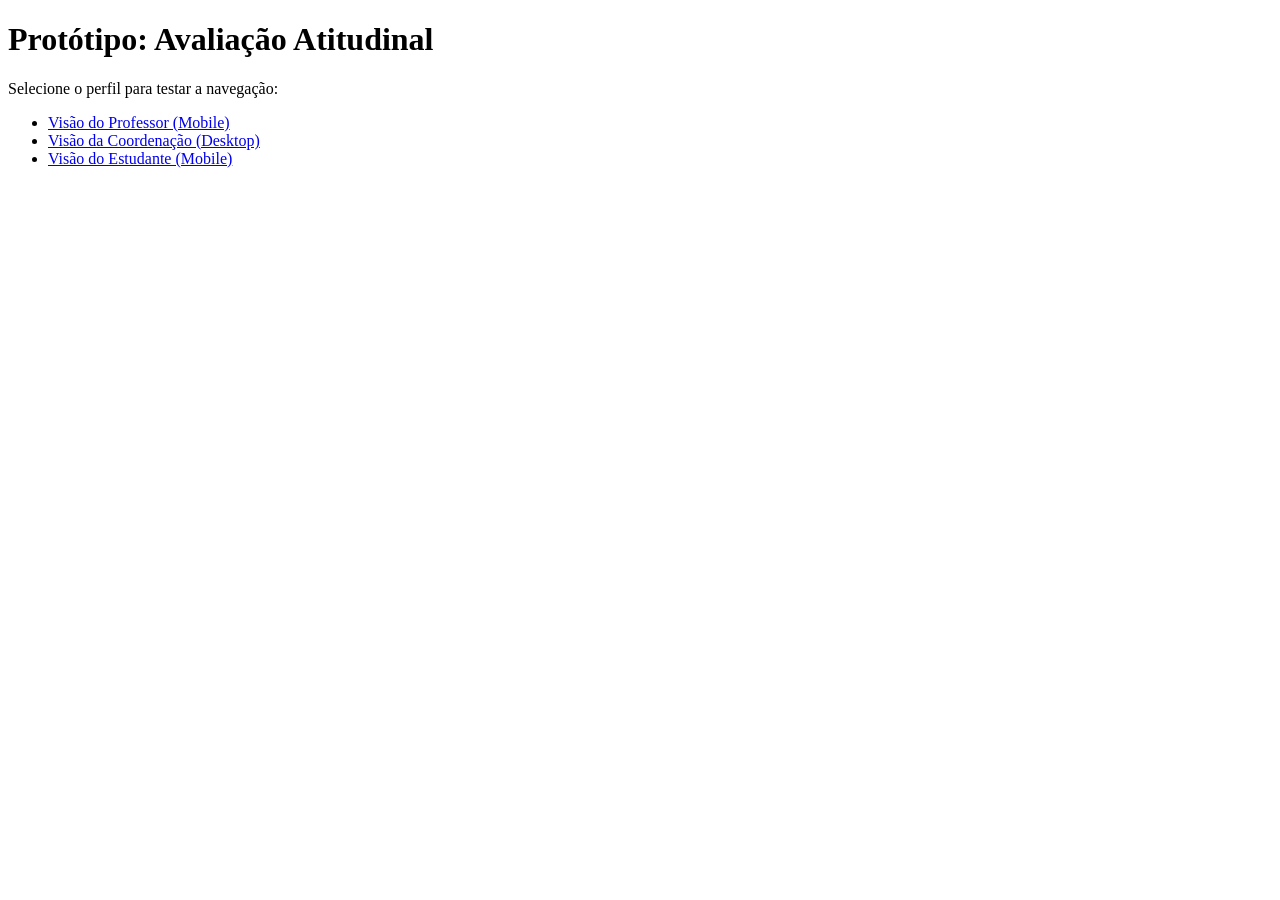
==== index.html @ 13360c84 "Estrutura inicial de pastas e roteamento" ====
<!DOCTYPE html>
<html lang="pt-BR">

<head>
    <meta charset="UTF-8">
    <meta name="viewport" content="width=device-width, initial-scale=1.0">
    <title>Sistema de Avaliação Atitudinal</title>
</head>

<body>
    <h1>Protótipo: Avaliação Atitudinal</h1>
    <p>Selecione o perfil para testar a navegação:</p>
    <ul>
        <li><a href="pages/professor/registro.html">Visão do Professor (Mobile)</a></li>
        <li><a href="pages/coordenacao/painel.html">Visão da Coordenação (Desktop)</a></li>
        <li><a href="pages/estudante/formativa.html">Visão do Estudante (Mobile)</a></li>
    </ul>
</body>

</html>
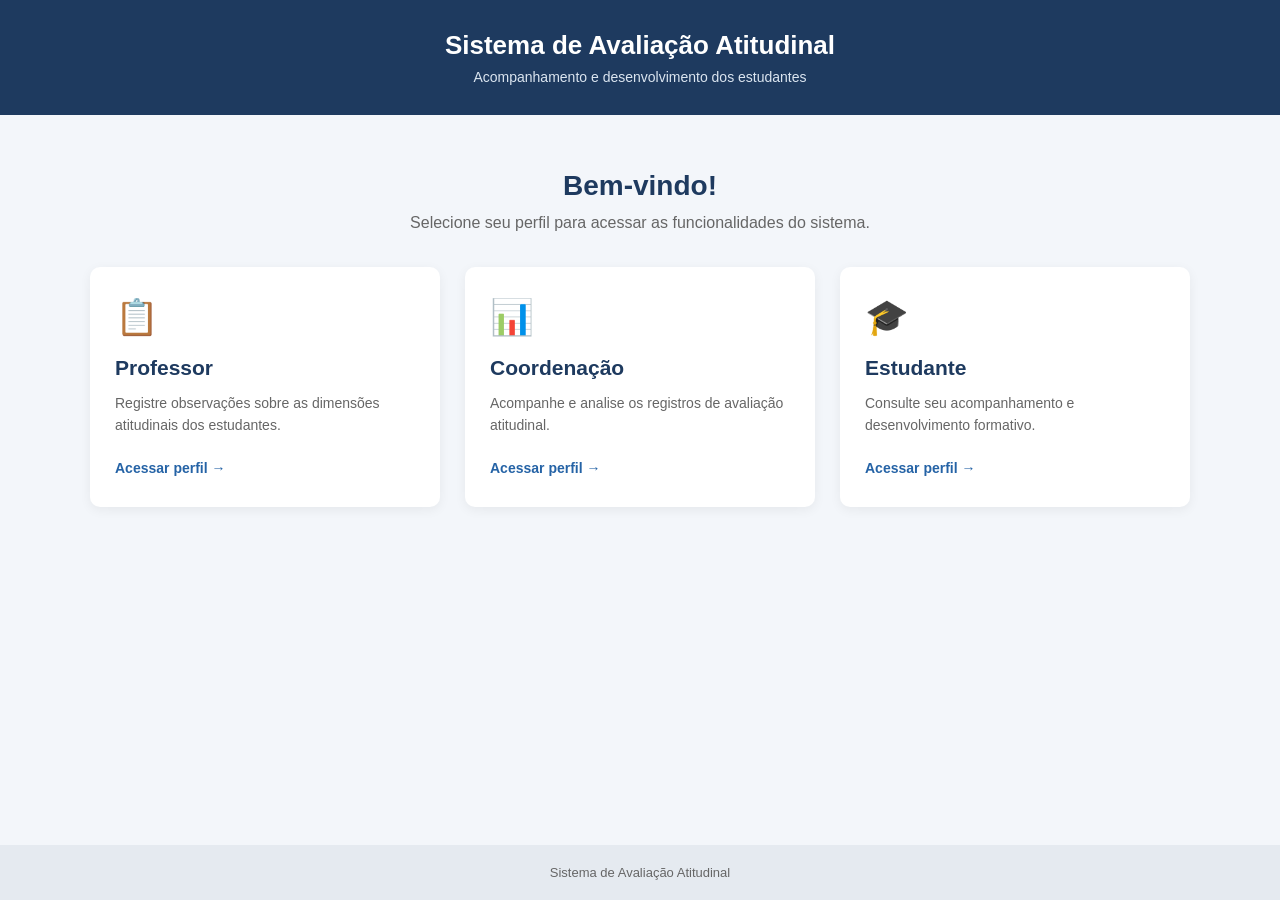
==== commit 2c4f3be2: "issue 1" ====
--- a/index.html
+++ b/index.html
@@ -4,17 +4,72 @@
 <head>
     <meta charset="UTF-8">
     <meta name="viewport" content="width=device-width, initial-scale=1.0">
+
     <title>Sistema de Avaliação Atitudinal</title>
+
+    <!-- Arquivo de estilização -->
+    <link rel="stylesheet" href="css/style.css">
 </head>
 
 <body>
-    <h1>Protótipo: Avaliação Atitudinal</h1>
-    <p>Selecione o perfil para testar a navegação:</p>
-    <ul>
-        <li><a href="pages/professor/registro.html">Visão do Professor (Mobile)</a></li>
-        <li><a href="pages/coordenacao/painel.html">Visão da Coordenação (Desktop)</a></li>
-        <li><a href="pages/estudante/formativa.html">Visão do Estudante (Mobile)</a></li>
-    </ul>
+
+    <!-- Cabeçalho do sistema -->
+    <header class="cabecalho">
+        <div class="container">
+            <h1>Sistema de Avaliação Atitudinal</h1>
+            <p>Acompanhamento e desenvolvimento dos estudantes</p>
+        </div>
+    </header>
+
+    <!-- Conteúdo principal -->
+    <main class="container">
+
+        <section class="apresentacao">
+            <h2>Bem-vindo!</h2>
+            <p>
+                Selecione seu perfil para acessar as funcionalidades do sistema.
+            </p>
+        </section>
+
+        <!-- Área de seleção dos perfis -->
+        <section class="perfis">
+
+            <a href="pages/professor/registro.html" class="card">
+                <div class="icone">📋</div>
+                <h3>Professor</h3>
+                <p>
+                    Registre observações sobre as dimensões atitudinais dos estudantes.
+                </p>
+                <span>Acessar perfil →</span>
+            </a>
+
+            <a href="pages/coordenacao/painel.html" class="card">
+                <div class="icone">📊</div>
+                <h3>Coordenação</h3>
+                <p>
+                    Acompanhe e analise os registros de avaliação atitudinal.
+                </p>
+                <span>Acessar perfil →</span>
+            </a>
+
+            <a href="pages/estudante/formativa.html" class="card">
+                <div class="icone">🎓</div>
+                <h3>Estudante</h3>
+                <p>
+                    Consulte seu acompanhamento e desenvolvimento formativo.
+                </p>
+                <span>Acessar perfil →</span>
+            </a>
+
+        </section>
+
+    </main>
+
+    <!-- Rodapé -->
+    <footer class="rodape">
+        <p>Sistema de Avaliação Atitudinal</p>
+    </footer>
+
 </body>
 
 </html>
--- a/css/style.css
+++ b/css/style.css
@@ -0,0 +1,149 @@
+/* Configurações gerais da página */
+
+* {
+    margin: 0;
+    padding: 0;
+    box-sizing: border-box;
+}
+
+
+/* Estilização do corpo */
+
+body {
+    font-family: Arial, Helvetica, sans-serif;
+    background-color: #f3f6fa;
+    color: #333333;
+    min-height: 100vh;
+    display: flex;
+    flex-direction: column;
+}
+
+
+/* Container para organizar o conteúdo */
+
+.container {
+    width: 100%;
+    max-width: 1100px;
+    margin: 0 auto;
+}
+
+
+/* Cabeçalho */
+
+.cabecalho {
+    background-color: #1e3a5f;
+    color: #ffffff;
+    padding: 30px 0;
+    text-align: center;
+}
+
+.cabecalho h1 {
+    font-size: 26px;
+    margin-bottom: 8px;
+}
+
+.cabecalho p {
+    font-size: 14px;
+    color: #dbe5f0;
+}
+
+
+/* Apresentação */
+
+.apresentacao {
+    text-align: center;
+    margin: 55px 0 35px;
+}
+
+.apresentacao h2 {
+    font-size: 28px;
+    color: #1e3a5f;
+    margin-bottom: 12px;
+}
+
+.apresentacao p {
+    font-size: 16px;
+    color: #666666;
+}
+
+
+/* Área dos cartões */
+
+.perfis {
+    display: grid;
+    grid-template-columns: repeat(3, 1fr);
+    gap: 25px;
+    margin-bottom: 60px;
+}
+
+
+/* Cartões individuais */
+
+.card {
+    background-color: #ffffff;
+    padding: 30px 25px;
+    border-radius: 10px;
+    text-decoration: none;
+    color: #333333;
+    box-shadow: 0 3px 12px rgba(0, 0, 0, 0.06);
+    transition: transform 0.2s, box-shadow 0.2s;
+}
+
+.card:hover {
+    transform: translateY(-5px);
+    box-shadow: 0 6px 18px rgba(0, 0, 0, 0.12);
+}
+
+.icone {
+    font-size: 35px;
+    margin-bottom: 18px;
+}
+
+.card h3 {
+    font-size: 21px;
+    color: #1e3a5f;
+    margin-bottom: 12px;
+}
+
+.card p {
+    font-size: 14px;
+    line-height: 1.6;
+    color: #666666;
+    margin-bottom: 22px;
+}
+
+.card span {
+    font-size: 14px;
+    font-weight: bold;
+    color: #2563a6;
+}
+
+
+/* Rodapé */
+
+.rodape {
+    background-color: #e5eaf0;
+    text-align: center;
+    padding: 20px;
+    margin-top: auto;
+}
+
+.rodape p {
+    font-size: 13px;
+    color: #666666;
+}
+
+
+/* Adaptação para telas menores */
+
+@media (max-width: 768px) {
+    .perfis {
+        grid-template-columns: 1fr;
+    }
+    .cabecalho h1 {
+        font-size: 21px;
+    }
+    .apresentacao {
+        margin-top: 35px;
+    }
+}
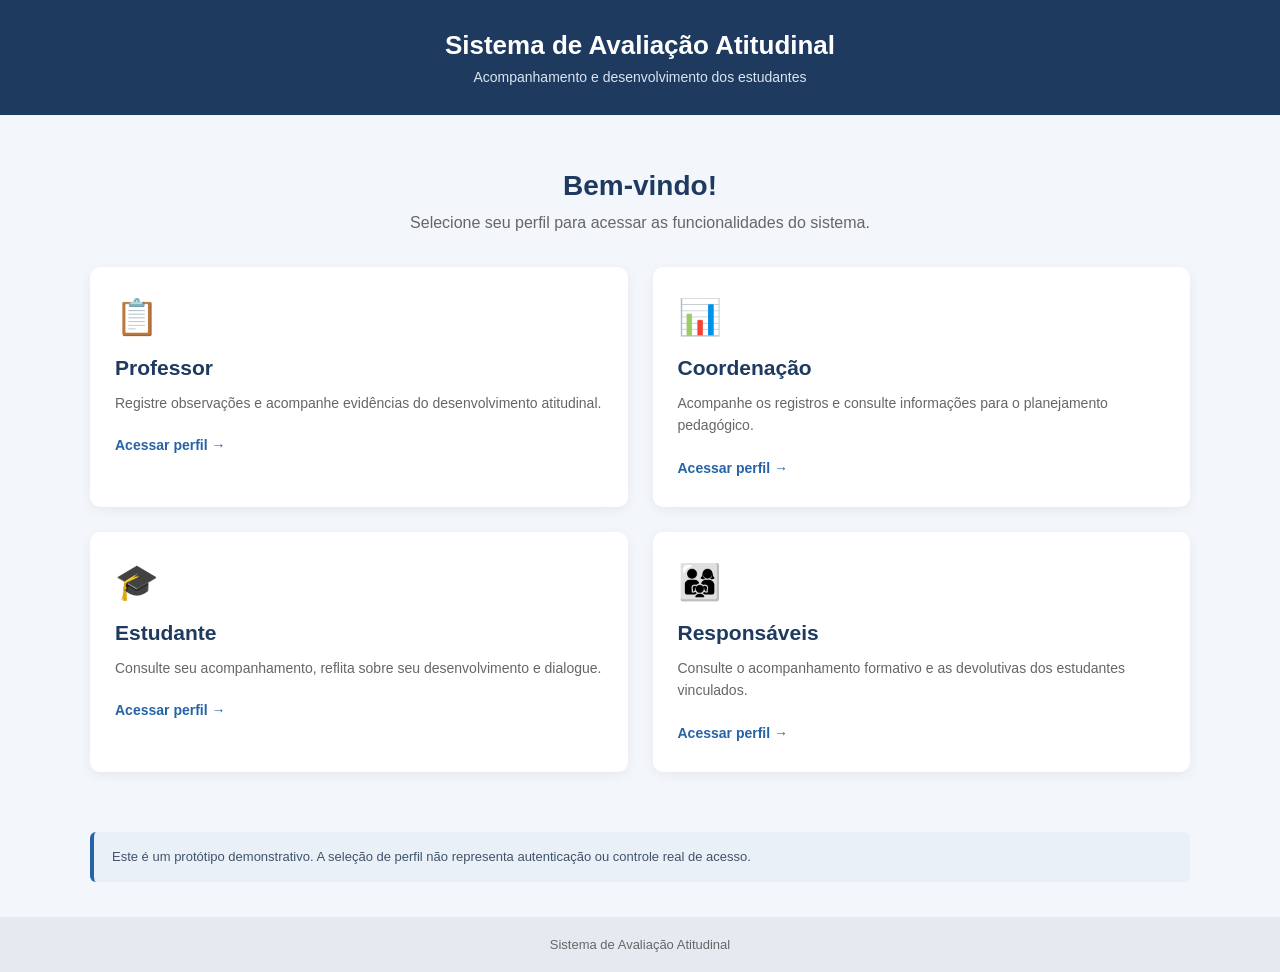
==== commit 72487799: "Atualizacao do codigo." ====
--- a/index.html
+++ b/index.html
@@ -4,16 +4,12 @@
 <head>
     <meta charset="UTF-8">
     <meta name="viewport" content="width=device-width, initial-scale=1.0">
-
     <title>Sistema de Avaliação Atitudinal</title>
-
-    <!-- Arquivo de estilização -->
     <link rel="stylesheet" href="css/style.css">
 </head>
 
 <body>
 
-    <!-- Cabeçalho do sistema -->
     <header class="cabecalho">
         <div class="container">
             <h1>Sistema de Avaliação Atitudinal</h1>
@@ -21,51 +17,51 @@
         </div>
     </header>
 
-    <!-- Conteúdo principal -->
     <main class="container">
 
         <section class="apresentacao">
             <h2>Bem-vindo!</h2>
-            <p>
-                Selecione seu perfil para acessar as funcionalidades do sistema.
-            </p>
+            <p>Selecione seu perfil para acessar as funcionalidades do sistema.</p>
         </section>
 
-        <!-- Área de seleção dos perfis -->
         <section class="perfis">
 
             <a href="pages/professor/registro.html" class="card">
                 <div class="icone">📋</div>
                 <h3>Professor</h3>
-                <p>
-                    Registre observações sobre as dimensões atitudinais dos estudantes.
-                </p>
+                <p>Registre observações e acompanhe evidências do desenvolvimento atitudinal.</p>
                 <span>Acessar perfil →</span>
             </a>
 
             <a href="pages/coordenacao/painel.html" class="card">
                 <div class="icone">📊</div>
                 <h3>Coordenação</h3>
-                <p>
-                    Acompanhe e analise os registros de avaliação atitudinal.
-                </p>
+                <p>Acompanhe os registros e consulte informações para o planejamento pedagógico.</p>
                 <span>Acessar perfil →</span>
             </a>
 
             <a href="pages/estudante/formativa.html" class="card">
                 <div class="icone">🎓</div>
                 <h3>Estudante</h3>
-                <p>
-                    Consulte seu acompanhamento e desenvolvimento formativo.
-                </p>
+                <p>Consulte seu acompanhamento, reflita sobre seu desenvolvimento e dialogue.</p>
+                <span>Acessar perfil →</span>
+            </a>
+
+            <a href="pages/responsaveis/acompanhamento.html" class="card">
+                <div class="icone">👨‍👩‍👧</div>
+                <h3>Responsáveis</h3>
+                <p>Consulte o acompanhamento formativo e as devolutivas dos estudantes vinculados.</p>
                 <span>Acessar perfil →</span>
             </a>
 
         </section>
 
+        <p class="aviso-prototipo">
+            Este é um protótipo demonstrativo. A seleção de perfil não representa autenticação ou controle real de acesso.
+        </p>
+
     </main>
 
-    <!-- Rodapé -->
     <footer class="rodape">
         <p>Sistema de Avaliação Atitudinal</p>
     </footer>
--- a/css/style.css
+++ b/css/style.css
@@ -22,7 +22,7 @@
 /* Container para organizar o conteúdo */
 
 .container {
-    width: 100%;
+    width: 90%;
     max-width: 1100px;
     margin: 0 auto;
 }
@@ -146,4 +146,1474 @@
     .apresentacao {
         margin-top: 35px;
     }
+}
+
+
+/* Área do formulário */
+
+.formulario-container {
+    background-color: #ffffff;
+    max-width: 700px;
+    margin: 0 auto 50px;
+    padding: 35px;
+    border-radius: 10px;
+    box-shadow: 0 3px 12px rgba(0, 0, 0, 0.06);
+}
+
+
+/* Organização dos campos */
+
+.campo {
+    display: flex;
+    flex-direction: column;
+    margin-bottom: 22px;
+}
+
+
+/* Identificação dos campos */
+
+.campo label {
+    font-size: 14px;
+    font-weight: bold;
+    color: #1e3a5f;
+    margin-bottom: 8px;
+}
+
+
+/* Campos de seleção e texto */
+
+.campo select,
+.campo textarea {
+    width: 100%;
+    padding: 12px;
+    border: 1px solid #d1d9e2;
+    border-radius: 6px;
+    font-family: Arial, Helvetica, sans-serif;
+    font-size: 14px;
+    color: #333333;
+    background-color: #ffffff;
+}
+
+
+/* Ajuste da área de texto */
+
+.campo textarea {
+    resize: vertical;
+}
+
+
+/* Destaque ao selecionar um campo */
+
+.campo select:focus,
+.campo textarea:focus {
+    outline: none;
+    border-color: #2563a6;
+}
+
+
+/* Área dos botões */
+
+.acoes-formulario {
+    display: flex;
+    justify-content: space-between;
+    gap: 15px;
+    margin-top: 30px;
+}
+
+
+/* Botões */
+
+.botao-voltar,
+.botao-salvar {
+    padding: 12px 20px;
+    border-radius: 6px;
+    font-size: 14px;
+    font-weight: bold;
+    text-decoration: none;
+    cursor: pointer;
+    border: none;
+}
+
+
+/* Botão voltar */
+
+.botao-voltar {
+    background-color: #e5eaf0;
+    color: #1e3a5f;
+}
+
+
+/* Botão registrar */
+
+.botao-salvar {
+    background-color: #1e3a5f;
+    color: #ffffff;
+}
+
+
+/* Efeito ao passar o mouse */
+
+.botao-voltar:hover {
+    background-color: #d5dce5;
+}
+
+.botao-salvar:hover {
+    background-color: #28517f;
+}
+
+
+/* Adaptação para dispositivos móveis */
+
+@media (max-width: 768px) {
+    .formulario-container {
+        padding: 22px;
+    }
+    .acoes-formulario {
+        flex-direction: column;
+    }
+    .botao-voltar,
+    .botao-salvar {
+        text-align: center;
+        width: 100%;
+    }
+}
+
+
+/* Mensagem de confirmação do registro */
+
+.mensagem-sucesso {
+    background-color: #e6f4ea;
+    color: #256b3b;
+    border: 1px solid #b7dfc2;
+    border-radius: 6px;
+    padding: 15px;
+    margin-top: 20px;
+    font-size: 14px;
+    line-height: 1.5;
+}
+
+
+/* Área do histórico de registros */
+
+.historico-container {
+    background-color: #ffffff;
+    max-width: 700px;
+    margin: 0 auto 50px;
+    padding: 30px;
+    border-radius: 10px;
+    box-shadow: 0 3px 12px rgba(0, 0, 0, 0.06);
+}
+
+
+/* Título do histórico */
+
+.historico-container h2 {
+    color: #1e3a5f;
+    font-size: 22px;
+    margin-bottom: 10px;
+}
+
+
+/* Texto de apresentação */
+
+.historico-container>p {
+    color: #666666;
+    font-size: 14px;
+    margin-bottom: 20px;
+}
+
+
+/* Mensagem de histórico vazio */
+
+.historico-vazio {
+    color: #777777;
+    font-size: 14px;
+    padding: 15px 0;
+}
+
+
+/* Cartão de cada registro */
+
+.registro-card {
+    border: 1px solid #d1d9e2;
+    border-radius: 8px;
+    padding: 18px;
+    margin-bottom: 15px;
+    background-color: #f9fbfd;
+}
+
+
+/* Nome do estudante */
+
+.registro-card h3 {
+    color: #1e3a5f;
+    font-size: 17px;
+    margin-bottom: 12px;
+}
+
+
+/* Informações do registro */
+
+.registro-card p {
+    color: #555555;
+    font-size: 14px;
+    line-height: 1.6;
+    margin-bottom: 7px;
+}
+
+
+/* Data do registro */
+
+.registro-card small {
+    display: block;
+    color: #777777;
+    font-size: 12px;
+    margin-top: 12px;
+}
+
+
+/* Adaptação para dispositivos móveis */
+
+@media (max-width: 768px) {
+    .historico-container {
+        padding: 22px;
+    }
+}
+
+
+/* ==========================================
+   PAINEL DA COORDENAÇÃO
+========================================== */
+
+
+/* Estrutura geral */
+
+.painel-coordenacao {
+    padding-bottom: 20px;
+}
+
+
+/* Área dos indicadores */
+
+.indicadores {
+    display: grid;
+    grid-template-columns: repeat(4, 1fr);
+    gap: 18px;
+    margin-bottom: 35px;
+}
+
+
+/* Cartões dos indicadores */
+
+.indicador-card {
+    background-color: #ffffff;
+    padding: 24px 18px;
+    border-radius: 10px;
+    text-align: center;
+    box-shadow: 0 3px 12px rgba(0, 0, 0, 0.06);
+    border: 1px solid #edf0f4;
+}
+
+
+/* Títulos dos indicadores */
+
+.indicador-card h3 {
+    font-size: 14px;
+    color: #666666;
+    margin-bottom: 12px;
+}
+
+
+/* Números dos indicadores */
+
+.indicador-card p {
+    font-size: 30px;
+    font-weight: bold;
+    color: #1e3a5f;
+}
+
+
+/* Identificação visual dos indicadores */
+
+.indicador-positivo p {
+    color: #27834b;
+}
+
+.indicador-negativo p {
+    color: #c44747;
+}
+
+.indicador-neutro p {
+    color: #8a701e;
+}
+
+
+/* ==========================================
+   ÁREA DE CONSULTA DOS REGISTROS
+========================================== */
+
+.painel-registros {
+    background-color: #ffffff;
+    padding: 30px;
+    border-radius: 10px;
+    margin-bottom: 30px;
+    box-shadow: 0 3px 12px rgba(0, 0, 0, 0.06);
+    border: 1px solid #edf0f4;
+}
+
+
+/* Título e contador */
+
+.titulo-painel {
+    display: flex;
+    justify-content: space-between;
+    align-items: center;
+    gap: 15px;
+    margin-bottom: 25px;
+}
+
+.titulo-painel h2 {
+    color: #1e3a5f;
+    font-size: 22px;
+    margin-bottom: 8px;
+}
+
+.titulo-painel p {
+    color: #666666;
+    font-size: 14px;
+}
+
+
+/* Contador de registros */
+
+.contador-registros {
+    background-color: #eaf0f7;
+    color: #1e3a5f;
+    padding: 9px 14px;
+    border-radius: 20px;
+    font-size: 13px;
+    font-weight: bold;
+    white-space: nowrap;
+}
+
+
+/* ==========================================
+   FILTROS
+========================================== */
+
+.filtros {
+    display: grid;
+    grid-template-columns: repeat(3, 1fr);
+    gap: 20px;
+    margin-bottom: 18px;
+}
+
+
+/* Campos dos filtros */
+
+.filtros .campo {
+    margin-bottom: 0;
+}
+
+
+/* Botão de limpeza */
+
+.acoes-filtros {
+    display: flex;
+    justify-content: flex-end;
+    margin-bottom: 25px;
+}
+
+#limpar-filtros {
+    background-color: #e5eaf0;
+    color: #1e3a5f;
+    border: none;
+    border-radius: 6px;
+    padding: 10px 16px;
+    font-size: 13px;
+    font-weight: bold;
+    cursor: pointer;
+    transition: background-color 0.2s;
+}
+
+#limpar-filtros:hover {
+    background-color: #d5dce5;
+}
+
+
+/* ==========================================
+   CARTÕES DOS REGISTROS
+========================================== */
+
+.registro-card {
+    background-color: #f9fbfd;
+    border: 1px solid #d1d9e2;
+    border-radius: 8px;
+    padding: 20px;
+    margin-bottom: 15px;
+    transition: box-shadow 0.2s;
+}
+
+.registro-card:hover {
+    box-shadow: 0 3px 10px rgba(0, 0, 0, 0.07);
+}
+
+.registro-card h3 {
+    color: #1e3a5f;
+    font-size: 17px;
+    margin-bottom: 12px;
+}
+
+.registro-card p {
+    color: #555555;
+    font-size: 14px;
+    line-height: 1.6;
+    margin-bottom: 8px;
+}
+
+.registro-card small {
+    display: block;
+    color: #777777;
+    font-size: 12px;
+    margin-top: 12px;
+}
+
+
+/* Identificação dos tipos de observação */
+
+.registro-card .tipo-positiva {
+    color: #27834b;
+    font-weight: bold;
+}
+
+.registro-card .tipo-negativa {
+    color: #c44747;
+    font-weight: bold;
+}
+
+.registro-card .tipo-neutra {
+    color: #8a701e;
+    font-weight: bold;
+}
+
+
+/* Mensagem quando não existem registros */
+
+#lista-coordenacao .historico-vazio {
+    color: #777777;
+    font-size: 14px;
+    padding: 20px 0;
+}
+
+
+/* ==========================================
+   NAVEGAÇÃO
+========================================== */
+
+.navegacao-painel {
+    margin-bottom: 35px;
+}
+
+
+/* ==========================================
+   RESPONSIVIDADE
+========================================== */
+
+@media (max-width: 900px) {
+    .indicadores {
+        grid-template-columns: repeat(2, 1fr);
+    }
+    .filtros {
+        grid-template-columns: 1fr;
+    }
+}
+
+@media (max-width: 600px) {
+    .painel-registros {
+        padding: 20px;
+    }
+    .titulo-painel {
+        flex-direction: column;
+        align-items: flex-start;
+    }
+    .indicador-card {
+        padding: 20px 12px;
+    }
+    .indicador-card h3 {
+        font-size: 12px;
+    }
+    .indicador-card p {
+        font-size: 25px;
+    }
+    .acoes-filtros {
+        justify-content: flex-start;
+    }
+}
+
+
+/* ÁREA DO ESTUDANTE */
+
+.painel-estudante {
+    margin-top: 35px;
+}
+
+.painel-estudante h2,
+.historico-container h2 {
+    color: #1e3a5f;
+    margin-bottom: 20px;
+}
+
+#resumo-dimensoes {
+    display: grid;
+    grid-template-columns: repeat(2, 1fr);
+    gap: 20px;
+    margin-top: 20px;
+}
+
+.dimensao-card {
+    background-color: #ffffff;
+    border: 1px solid #dce3eb;
+    border-radius: 10px;
+    padding: 20px;
+    box-shadow: 0 2px 6px rgba(0, 0, 0, 0.05);
+}
+
+.dimensao-card h3 {
+    color: #1e3a5f;
+    margin-bottom: 12px;
+}
+
+.dimensao-total {
+    color: #555555;
+    font-size: 14px;
+    margin-bottom: 15px;
+}
+
+.dimensao-informacoes {
+    border-top: 1px solid #e5e7eb;
+    padding-top: 12px;
+}
+
+.dimensao-informacoes p {
+    margin: 7px 0;
+    color: #444444;
+}
+
+#historico-estudante {
+    margin-top: 20px;
+}
+
+#historico-estudante .registro-card {
+    background-color: #ffffff;
+    border-left: 4px solid #1e3a5f;
+    border-radius: 8px;
+    padding: 18px;
+    margin-bottom: 15px;
+    box-shadow: 0 2px 6px rgba(0, 0, 0, 0.05);
+}
+
+#historico-estudante .registro-card h3 {
+    color: #1e3a5f;
+    margin-bottom: 10px;
+}
+
+#historico-estudante .registro-card p {
+    margin-bottom: 8px;
+    color: #444444;
+}
+
+#historico-estudante .registro-card small {
+    color: #777777;
+}
+
+@media (max-width: 650px) {
+    #resumo-dimensoes {
+        grid-template-columns: 1fr;
+    }
+}
+
+
+/* ==========================================
+   AJUSTES COMPLEMENTARES DO PROTÓTIPO
+========================================== */
+
+
+/* Quatro perfis na página inicial */
+
+.perfis {
+    grid-template-columns: repeat(2, minmax(0, 1fr));
+}
+
+
+/* Avisos informativos do protótipo */
+
+.aviso-prototipo {
+    background-color: #eaf0f7;
+    border-left: 4px solid #2563a6;
+    color: #40536a;
+    padding: 15px 18px;
+    border-radius: 6px;
+    font-size: 13px;
+    line-height: 1.6;
+    margin: 20px 0 35px;
+}
+
+
+/* Distribuição por dimensão na coordenação */
+
+.distribuicao-dimensoes {
+    margin: 35px 0;
+}
+
+.distribuicao-dimensoes h2,
+.lista-registros-coordenacao h2 {
+    color: #1e3a5f;
+    font-size: 20px;
+    margin-bottom: 10px;
+}
+
+.distribuicao-dimensoes>p {
+    color: #666;
+    font-size: 14px;
+    margin-bottom: 18px;
+}
+
+#resumo-dimensoes-coordenacao {
+    display: grid;
+    grid-template-columns: repeat(2, minmax(0, 1fr));
+    gap: 15px;
+}
+
+.dimensao-resumo-card {
+    background-color: #f9fbfd;
+    border: 1px solid #d1d9e2;
+    border-radius: 8px;
+    padding: 18px;
+}
+
+.dimensao-resumo-card h3 {
+    color: #1e3a5f;
+    font-size: 15px;
+    margin-bottom: 10px;
+}
+
+.dimensao-resumo-card p {
+    color: #555;
+    font-size: 14px;
+}
+
+
+/* Lista de registros */
+
+.lista-registros-coordenacao {
+    margin-top: 35px;
+}
+
+.lista-registros-coordenacao h2 {
+    margin-bottom: 20px;
+}
+
+
+/* Campos de formulário */
+
+.campo input,
+.campo select,
+.campo textarea {
+    max-width: 100%;
+}
+
+button:focus-visible,
+a:focus-visible,
+select:focus-visible,
+textarea:focus-visible,
+input:focus-visible {
+    outline: 3px solid #78a9df;
+    outline-offset: 2px;
+}
+
+
+/* Responsividade */
+
+@media (max-width: 768px) {
+    .perfis {
+        grid-template-columns: 1fr;
+    }
+    #resumo-dimensoes-coordenacao {
+        grid-template-columns: 1fr;
+    }
+    .aviso-prototipo {
+        margin-left: 0;
+        margin-right: 0;
+    }
+}
+
+
+/* ==========================================
+   ÁREA DO ESTUDANTE
+========================================== */
+
+.secao-estudante {
+    background-color: #ffffff;
+    border: 1px solid #dce3eb;
+    border-radius: 10px;
+    padding: 25px;
+    margin-top: 35px;
+}
+
+.secao-estudante h2 {
+    color: #1e3a5f;
+    font-size: 21px;
+    margin-bottom: 12px;
+}
+
+.secao-estudante h3 {
+    color: #1e3a5f;
+    font-size: 17px;
+    margin: 25px 0 15px;
+}
+
+.descricao-secao {
+    color: #626d7a;
+    font-size: 14px;
+    line-height: 1.6;
+    margin-bottom: 20px;
+}
+
+.secao-estudante .campo {
+    margin-bottom: 18px;
+}
+
+.secao-estudante textarea {
+    width: 100%;
+    min-height: 110px;
+    padding: 12px;
+    border: 1px solid #cbd5e1;
+    border-radius: 6px;
+    font-family: inherit;
+    font-size: 14px;
+    resize: vertical;
+    box-sizing: border-box;
+}
+
+.secao-estudante textarea:focus,
+.secao-estudante select:focus {
+    outline: 2px solid #78a9df;
+    border-color: #2563a6;
+}
+
+.secao-estudante button {
+    background-color: #2563a6;
+    color: #ffffff;
+    border: none;
+    border-radius: 6px;
+    padding: 12px 18px;
+    font-size: 14px;
+    cursor: pointer;
+    transition: background-color 0.2s ease;
+}
+
+.secao-estudante button:hover {
+    background-color: #1e4775;
+}
+
+.mensagem-retorno {
+    margin-top: 12px;
+    font-size: 14px;
+    line-height: 1.5;
+}
+
+.mensagem-sucesso {
+    color: #247044;
+}
+
+.mensagem-erro {
+    color: #b42318;
+}
+
+.status-manifestacao {
+    color: #8a5a12;
+    font-weight: 600;
+}
+
+.historico-autoavaliacoes,
+.historico-contestacoes {
+    margin-top: 25px;
+}
+
+.secao-estudante .registro-card {
+    margin-bottom: 15px;
+}
+
+
+/* Responsividade da área do estudante */
+
+@media (max-width: 768px) {
+    .secao-estudante {
+        padding: 18px;
+    }
+    .secao-estudante button {
+        width: 100%;
+    }
+}
+
+
+/* ==========================================
+   ÁREA DOS RESPONSÁVEIS
+========================================== */
+
+.selecao-responsavel {
+    background-color: #ffffff;
+    border: 1px solid #dce3eb;
+    border-radius: 10px;
+    padding: 22px;
+    margin-bottom: 30px;
+}
+
+.selecao-responsavel h2 {
+    color: #1e3a5f;
+    margin-bottom: 12px;
+}
+
+.secao-responsavel {
+    background-color: #ffffff;
+    border: 1px solid #dce3eb;
+    border-radius: 10px;
+    padding: 25px;
+    margin-top: 25px;
+}
+
+.secao-responsavel h2 {
+    color: #1e3a5f;
+    font-size: 21px;
+    margin-bottom: 12px;
+}
+
+.secao-responsavel h3 {
+    color: #1e3a5f;
+    font-size: 17px;
+    margin: 25px 0 15px;
+}
+
+.secao-responsavel .campo {
+    margin-bottom: 18px;
+}
+
+.secao-responsavel textarea {
+    width: 100%;
+    min-height: 110px;
+    padding: 12px;
+    border: 1px solid #cbd5e1;
+    border-radius: 6px;
+    font-family: inherit;
+    font-size: 14px;
+    resize: vertical;
+    box-sizing: border-box;
+}
+
+.secao-responsavel button {
+    background-color: #2563a6;
+    color: #ffffff;
+    border: none;
+    border-radius: 6px;
+    padding: 12px 18px;
+    font-size: 14px;
+    cursor: pointer;
+}
+
+.secao-responsavel button:hover {
+    background-color: #1e4775;
+}
+
+.secao-responsavel .registro-card {
+    margin-bottom: 15px;
+}
+
+.historico-manifestacoes-responsavel {
+    margin-top: 25px;
+}
+
+@media (max-width: 768px) {
+    .secao-responsavel,
+    .selecao-responsavel {
+        padding: 18px;
+    }
+    .secao-responsavel button {
+        width: 100%;
+    }
+}
+
+
+/* ==========================================
+   COMPLEMENTOS DO MÓDULO PROFESSOR
+========================================== */
+
+.secao-estudante {
+    margin-bottom: 25px;
+}
+
+.secao-estudante form {
+    margin-top: 20px;
+}
+
+.secao-estudante input,
+.secao-estudante select {
+    width: 100%;
+    max-width: 100%;
+    padding: 12px;
+    border: 1px solid #cbd5e1;
+    border-radius: 6px;
+    font-family: inherit;
+    font-size: 14px;
+    box-sizing: border-box;
+}
+
+.secao-estudante textarea {
+    width: 100%;
+    box-sizing: border-box;
+}
+
+.secao-estudante button {
+    background-color: #2563a6;
+    color: #ffffff;
+    border: none;
+    border-radius: 6px;
+    padding: 12px 18px;
+    cursor: pointer;
+}
+
+.secao-estudante button:hover {
+    background-color: #1e4775;
+}
+
+@media (max-width: 768px) {
+    .secao-estudante {
+        padding: 18px;
+    }
+    .secao-estudante button {
+        width: 100%;
+    }
+}
+
+
+/* Evolução temporal - Painel da Coordenação */
+
+.evolucao-temporal {
+    margin-top: 30px;
+    padding: 22px;
+    background-color: #ffffff;
+    border-radius: 10px;
+    box-shadow: 0 2px 8px rgba(0, 0, 0, 0.06);
+}
+
+.evolucao-temporal h2 {
+    margin-bottom: 8px;
+}
+
+.legenda-evolucao {
+    display: flex;
+    flex-wrap: wrap;
+    gap: 18px;
+    margin: 20px 0;
+    font-size: 14px;
+}
+
+.legenda-evolucao span {
+    display: flex;
+    align-items: center;
+    gap: 7px;
+}
+
+.legenda-cor {
+    width: 12px;
+    height: 12px;
+    display: inline-block;
+    border-radius: 3px;
+}
+
+.legenda-cor.positiva,
+.segmento-evolucao.positiva {
+    background-color: #2e9d68;
+}
+
+.legenda-cor.negativa,
+.segmento-evolucao.negativa {
+    background-color: #d9534f;
+}
+
+.legenda-cor.neutra,
+.segmento-evolucao.neutra {
+    background-color: #e0a52b;
+}
+
+.grafico-evolucao {
+    display: flex;
+    align-items: flex-end;
+    gap: 12px;
+    min-height: 230px;
+    padding: 20px 10px 10px;
+    overflow-x: auto;
+    border-bottom: 1px solid #d9dfe7;
+}
+
+.coluna-evolucao {
+    min-width: 45px;
+    flex: 1;
+    display: flex;
+    flex-direction: column;
+    align-items: center;
+    justify-content: flex-end;
+    gap: 7px;
+}
+
+.coluna-evolucao small {
+    font-size: 12px;
+    color: #555;
+}
+
+.barra-evolucao {
+    width: 100%;
+    max-width: 42px;
+    min-height: 0;
+    display: flex;
+    flex-direction: column;
+    justify-content: flex-end;
+    overflow: hidden;
+    border-radius: 5px 5px 0 0;
+    background-color: #f0f2f5;
+}
+
+.segmento-evolucao {
+    width: 100%;
+    min-height: 2px;
+}
+
+.rotulo-evolucao {
+    font-size: 11px;
+    color: #555;
+    white-space: nowrap;
+}
+
+@media (max-width: 600px) {
+    .evolucao-temporal {
+        padding: 15px;
+    }
+    .grafico-evolucao {
+        gap: 8px;
+    }
+    .coluna-evolucao {
+        min-width: 38px;
+    }
+    .rotulo-evolucao {
+        font-size: 10px;
+    }
+}
+
+
+/* ==========================================
+   SINAIS DE ATENÇÃO PEDAGÓGICA
+========================================== */
+
+.alertas-acompanhamento {
+    margin-top: 30px;
+    padding: 22px;
+    background-color: #ffffff;
+    border-radius: 10px;
+    box-shadow: 0 2px 8px rgba(0, 0, 0, 0.06);
+}
+
+.alertas-acompanhamento h2 {
+    color: #1e3a5f;
+    font-size: 20px;
+    margin-bottom: 10px;
+}
+
+.alertas-acompanhamento>p {
+    color: #666666;
+    font-size: 14px;
+    line-height: 1.6;
+    margin-bottom: 15px;
+}
+
+.aviso-alertas {
+    background-color: #fff8e8;
+    border-left: 4px solid #e0a52b;
+    color: #70551b;
+    padding: 13px 15px;
+    border-radius: 5px;
+    font-size: 13px;
+    line-height: 1.6;
+    margin-bottom: 20px;
+}
+
+.alerta-card {
+    background-color: #fffdf8;
+    border: 1px solid #ead9b5;
+    border-left: 4px solid #d69a25;
+    border-radius: 8px;
+    padding: 18px;
+    margin-bottom: 15px;
+}
+
+.alerta-card h3 {
+    color: #1e3a5f;
+    font-size: 17px;
+    margin-bottom: 10px;
+}
+
+.alerta-card>p {
+    color: #555555;
+    font-size: 14px;
+    line-height: 1.6;
+    margin-bottom: 8px;
+}
+
+.alerta-card .alerta-quantidade {
+    color: #9a6815;
+    font-weight: bold;
+}
+
+.alerta-card h4 {
+    color: #1e3a5f;
+    font-size: 14px;
+    margin: 18px 0 10px;
+}
+
+.lista-evidencias-alerta {
+    padding-left: 22px;
+    margin-bottom: 15px;
+}
+
+.lista-evidencias-alerta li {
+    color: #555555;
+    font-size: 13px;
+    line-height: 1.6;
+    margin-bottom: 8px;
+}
+
+.alerta-card .orientacao-alerta {
+    background-color: #f3f6fa;
+    padding: 12px;
+    border-radius: 5px;
+    color: #40536a;
+    font-size: 13px;
+    margin-top: 12px;
+    margin-bottom: 0;
+}
+
+@media (max-width: 600px) {
+    .alertas-acompanhamento {
+        padding: 16px;
+    }
+    .alerta-card {
+        padding: 15px;
+    }
+}
+
+
+/* ==========================================
+   HISTÓRICO DE INTERVENÇÕES PEDAGÓGICAS
+========================================== */
+
+.intervencoes-acompanhamento {
+    margin-top: 30px;
+    padding: 25px;
+    background-color: #ffffff;
+    border: 1px solid #edf0f4;
+    border-radius: 10px;
+    box-shadow: 0 2px 8px rgba(0, 0, 0, 0.06);
+}
+
+.intervencoes-acompanhamento h2 {
+    color: #1e3a5f;
+    font-size: 20px;
+    margin-bottom: 10px;
+}
+
+.descricao-intervencoes {
+    color: #666666;
+    font-size: 14px;
+    line-height: 1.6;
+    margin-bottom: 22px;
+}
+
+.intervencoes-acompanhamento form {
+    background-color: #f9fbfd;
+    border: 1px solid #dce3eb;
+    border-radius: 8px;
+    padding: 22px;
+}
+
+.intervencoes-acompanhamento .campo {
+    margin-bottom: 18px;
+}
+
+.intervencoes-acompanhamento .campo label {
+    color: #1e3a5f;
+    font-weight: bold;
+    font-size: 14px;
+    margin-bottom: 8px;
+}
+
+.intervencoes-acompanhamento .campo label span {
+    color: #777777;
+    font-weight: normal;
+}
+
+.intervencoes-acompanhamento input,
+.intervencoes-acompanhamento select,
+.intervencoes-acompanhamento textarea {
+    width: 100%;
+    max-width: 100%;
+    padding: 12px;
+    border: 1px solid #cbd5e1;
+    border-radius: 6px;
+    background-color: #ffffff;
+    font-family: Arial, Helvetica, sans-serif;
+    font-size: 14px;
+    color: #333333;
+    box-sizing: border-box;
+}
+
+.intervencoes-acompanhamento textarea {
+    resize: vertical;
+    line-height: 1.5;
+}
+
+.intervencoes-acompanhamento input:focus,
+.intervencoes-acompanhamento select:focus,
+.intervencoes-acompanhamento textarea:focus {
+    outline: 2px solid #78a9df;
+    border-color: #2563a6;
+}
+
+.intervencoes-acompanhamento .acoes-formulario {
+    margin-top: 10px;
+}
+
+.intervencoes-acompanhamento .botao-salvar {
+    background-color: #1e3a5f;
+    color: #ffffff;
+    border: none;
+    border-radius: 6px;
+    padding: 12px 20px;
+    font-size: 14px;
+    font-weight: bold;
+    cursor: pointer;
+}
+
+.intervencoes-acompanhamento .botao-salvar:hover {
+    background-color: #28517f;
+}
+
+.historico-intervencoes {
+    margin-top: 30px;
+}
+
+.historico-intervencoes h3 {
+    color: #1e3a5f;
+    font-size: 18px;
+    margin-bottom: 18px;
+}
+
+.intervencao-card {
+    background-color: #f9fbfd;
+    border: 1px solid #d1d9e2;
+    border-left: 4px solid #2563a6;
+    border-radius: 8px;
+    padding: 18px;
+    margin-bottom: 15px;
+}
+
+.intervencao-card h4 {
+    color: #1e3a5f;
+    font-size: 16px;
+    margin-bottom: 8px;
+}
+
+.intervencao-card small {
+    display: block;
+    color: #777777;
+    font-size: 12px;
+    margin-bottom: 12px;
+}
+
+.intervencao-card p {
+    color: #555555;
+    font-size: 14px;
+    line-height: 1.6;
+    margin: 8px 0 15px;
+    white-space: pre-wrap;
+}
+
+.intervencao-card strong {
+    display: block;
+    color: #1e3a5f;
+    font-size: 13px;
+    margin-top: 12px;
+}
+
+@media (max-width: 600px) {
+    .intervencoes-acompanhamento {
+        padding: 16px;
+    }
+    .intervencoes-acompanhamento form {
+        padding: 15px;
+    }
+    .intervencoes-acompanhamento .botao-salvar {
+        width: 100%;
+    }
+    .intervencao-card {
+        padding: 15px;
+    }
+}
+
+
+/* ==========================================
+   ACOMPANHAMENTO DO CLIMA ESCOLAR
+========================================== */
+
+.clima-escolar {
+    margin-top: 30px;
+    padding: 25px;
+    background-color: #ffffff;
+    border: 1px solid #edf0f4;
+    border-radius: 10px;
+    box-shadow: 0 2px 8px rgba(0, 0, 0, 0.06);
+}
+
+.clima-escolar h2 {
+    color: #1e3a5f;
+    font-size: 20px;
+    margin-bottom: 10px;
+}
+
+.descricao-clima {
+    color: #666666;
+    font-size: 14px;
+    line-height: 1.6;
+    margin-bottom: 18px;
+}
+
+.aviso-clima {
+    background-color: #eaf0f7;
+    border-left: 4px solid #2563a6;
+    color: #40536a;
+    padding: 13px 15px;
+    border-radius: 5px;
+    font-size: 13px;
+    line-height: 1.6;
+    margin-bottom: 22px;
+}
+
+.clima-escolar form {
+    background-color: #f9fbfd;
+    border: 1px solid #dce3eb;
+    border-radius: 8px;
+    padding: 22px;
+}
+
+.clima-escolar .campo {
+    margin-bottom: 18px;
+}
+
+.clima-escolar input,
+.clima-escolar textarea {
+    width: 100%;
+    max-width: 100%;
+    padding: 12px;
+    border: 1px solid #cbd5e1;
+    border-radius: 6px;
+    background-color: #ffffff;
+    font-family: Arial, Helvetica, sans-serif;
+    font-size: 14px;
+    color: #333333;
+    box-sizing: border-box;
+}
+
+.clima-escolar textarea {
+    resize: vertical;
+    line-height: 1.5;
+}
+
+.clima-escolar input:focus,
+.clima-escolar textarea:focus {
+    outline: 2px solid #78a9df;
+    border-color: #2563a6;
+}
+
+.clima-escolar .botao-salvar {
+    background-color: #1e3a5f;
+    color: #ffffff;
+    border: none;
+    border-radius: 6px;
+    padding: 12px 20px;
+    font-size: 14px;
+    font-weight: bold;
+    cursor: pointer;
+}
+
+.clima-escolar .botao-salvar:hover {
+    background-color: #28517f;
+}
+
+.historico-clima {
+    margin-top: 30px;
+}
+
+.historico-clima h3 {
+    color: #1e3a5f;
+    font-size: 18px;
+    margin-bottom: 18px;
+}
+
+.clima-card {
+    background-color: #f9fbfd;
+    border: 1px solid #d1d9e2;
+    border-left: 4px solid #2563a6;
+    border-radius: 8px;
+    padding: 18px;
+    margin-bottom: 15px;
+}
+
+.clima-card h4 {
+    color: #1e3a5f;
+    font-size: 16px;
+    margin-bottom: 8px;
+}
+
+.clima-card small {
+    display: block;
+    color: #777777;
+    font-size: 12px;
+    margin-bottom: 12px;
+}
+
+.clima-card p {
+    color: #555555;
+    font-size: 14px;
+    line-height: 1.6;
+    margin: 8px 0 15px;
+    white-space: pre-wrap;
+}
+
+.clima-card strong {
+    display: block;
+    color: #1e3a5f;
+    font-size: 13px;
+    margin-top: 12px;
+}
+
+@media (max-width: 600px) {
+    .clima-escolar {
+        padding: 16px;
+    }
+    .clima-escolar form {
+        padding: 15px;
+    }
+    .clima-escolar .botao-salvar {
+        width: 100%;
+    }
+    .clima-card {
+        padding: 15px;
+    }
 }
